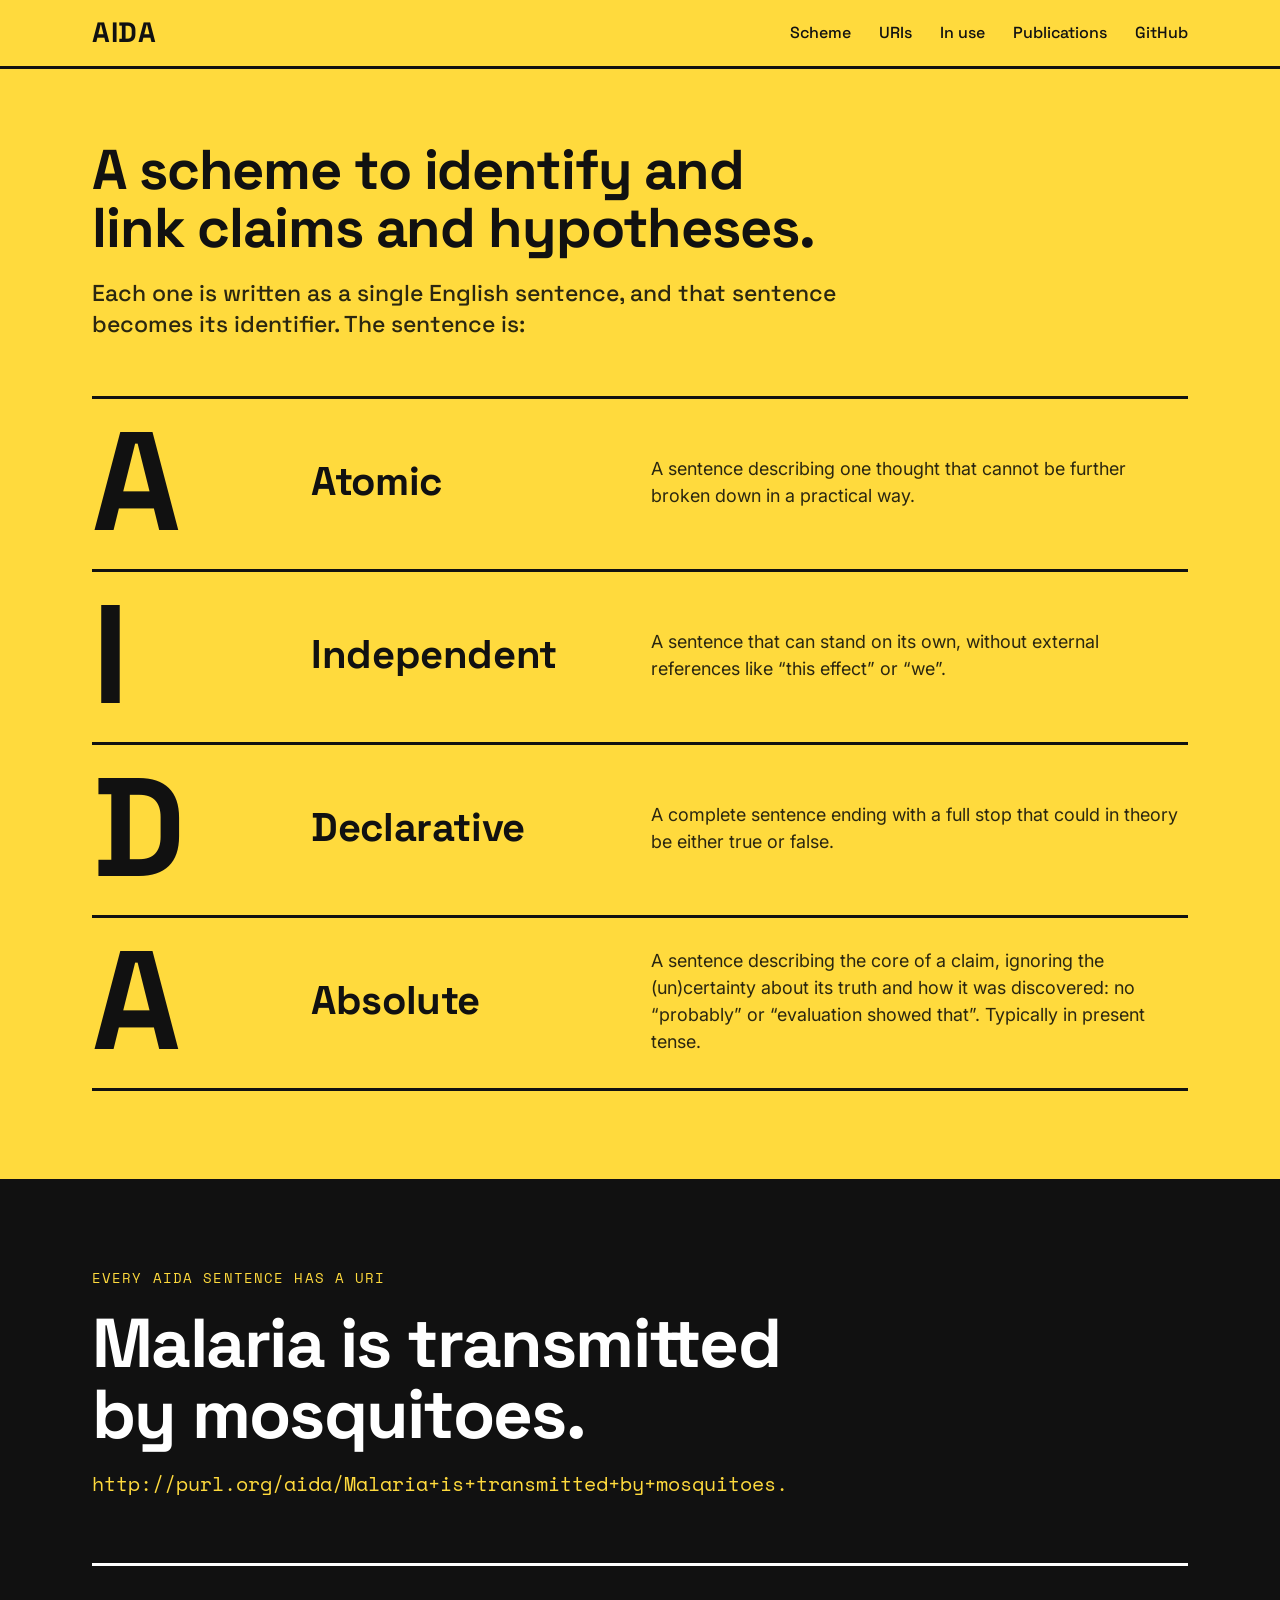
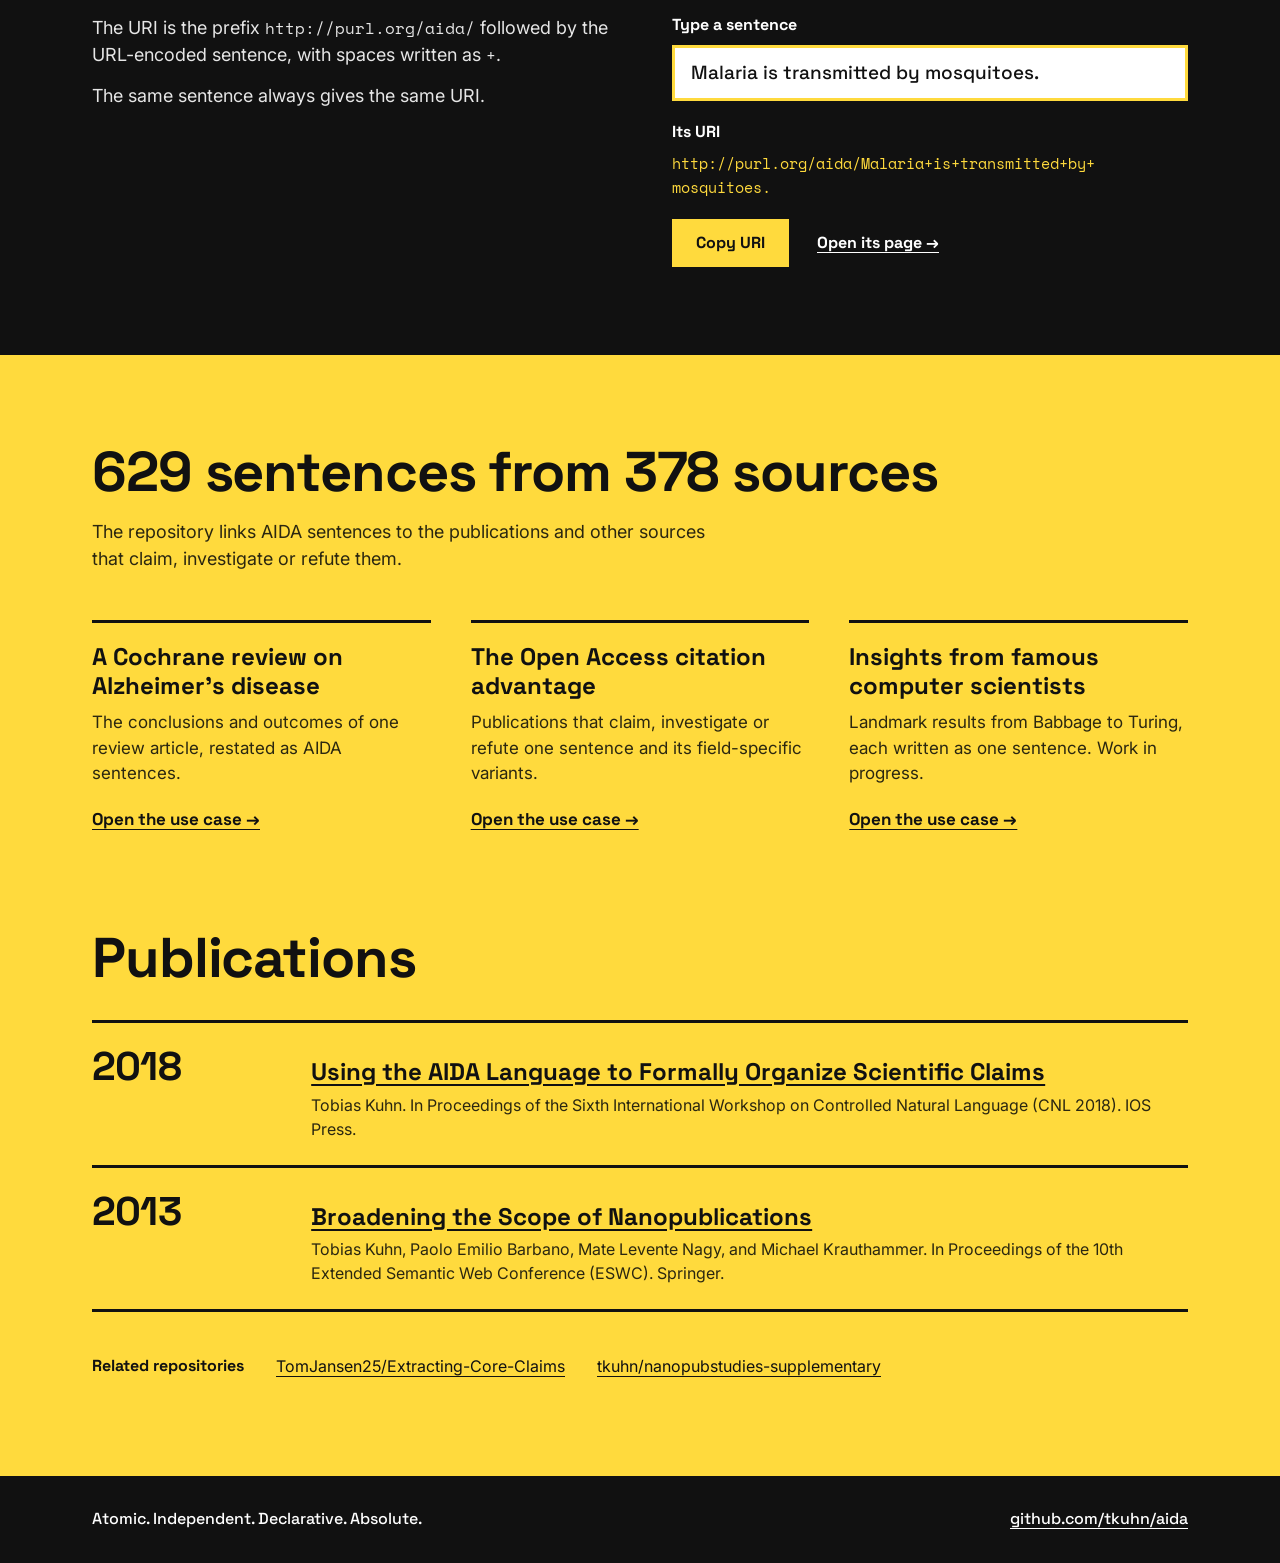
==== docs/index.html @ 1eb275e9 "Add website Landing page, sentence page for AIDA URIs to forward to, and use case pages, to be serve" ====
<!doctype html>
<html lang="en">
<head>
<meta charset="utf-8">
<meta name="viewport" content="width=device-width, initial-scale=1">
<title>AIDA: a scheme to identify and link claims and hypotheses</title>
<meta name="description" content="AIDA is a scheme to identify and link claims and hypotheses. Each one is written as a single Atomic, Independent, Declarative and Absolute English sentence, and that sentence becomes its URI.">
<meta property="og:title" content="AIDA: a scheme to identify and link claims and hypotheses">
<meta property="og:description" content="Each claim or hypothesis is written as a single Atomic, Independent, Declarative and Absolute English sentence, and that sentence becomes its URI.">
<meta property="og:type" content="website">
<link rel="icon" href="favicon.svg" type="image/svg+xml">
<link rel="preconnect" href="https://fonts.googleapis.com">
<link rel="preconnect" href="https://fonts.gstatic.com" crossorigin>
<link rel="stylesheet" href="https://fonts.googleapis.com/css2?family=Inter:wght@400;500;600&family=Space+Grotesk:wght@500;700&family=Space+Mono:wght@400;700&display=swap">
<link rel="stylesheet" href="style.css">
</head>
<body>

<a class="skip" href="#main">Skip to content</a>

<header class="site-header">
  <div class="wrap">
    <a class="wordmark" href="./">AIDA</a>
    <nav class="site-nav" aria-label="Main">
      <a href="#scheme">Scheme</a>
      <a href="#uris">URIs</a>
      <a href="#use">In use</a>
      <a href="#publications">Publications</a>
      <a href="https://github.com/tkuhn/aida">GitHub</a>
    </nav>
  </div>
</header>

<main id="main">

  <section class="wrap hero">
    <h1 class="display">A scheme to identify and link claims and hypotheses.</h1>
    <p class="lead">Each one is written as a single English sentence, and that sentence becomes its identifier. The sentence is:</p>
  </section>

  <section class="wrap properties" id="scheme">
    <ol>
      <li>
        <span class="letter" aria-hidden="true">A</span>
        <h2>Atomic</h2>
        <p>A sentence describing one thought that cannot be further broken down in a practical way.</p>
      </li>
      <li>
        <span class="letter" aria-hidden="true">I</span>
        <h2>Independent</h2>
        <p>A sentence that can stand on its own, without external references like “this effect” or “we”.</p>
      </li>
      <li>
        <span class="letter" aria-hidden="true">D</span>
        <h2>Declarative</h2>
        <p>A complete sentence ending with a full stop that could in theory be either true or false.</p>
      </li>
      <li>
        <span class="letter" aria-hidden="true">A</span>
        <h2>Absolute</h2>
        <p>A sentence describing the core of a claim, ignoring the (un)certainty about its truth and how it was discovered: no “probably” or “evaluation showed that”. Typically in present tense.</p>
      </li>
    </ol>
  </section>

  <section class="band" id="uris">
    <div class="wrap">
      <div class="example">
        <h2 class="eyebrow">Every AIDA sentence has a URI</h2>
        <p class="example-sentence">Malaria is transmitted by mosquitoes.</p>
        <p class="uri">http://purl.org/aida/Malaria+<wbr>is+<wbr>transmitted+<wbr>by+<wbr>mosquitoes.</p>
      </div>
      <div class="converter" data-converter>
        <div class="converter-text">
          <p>The URI is the prefix <code>http://purl.org/aida/</code> followed by the URL-encoded sentence, with spaces written as <code>+</code>.</p>
          <p>The same sentence always gives the same URI.</p>
        </div>
        <div class="converter-form">
          <div class="field">
            <label class="field-label" for="sentence">Type a sentence</label>
            <input id="sentence" type="text" value="Malaria is transmitted by mosquitoes." autocomplete="off" autocapitalize="sentences" spellcheck="false" data-sentence-input>
          </div>
          <div class="field">
            <span class="field-label">Its URI</span>
            <code class="uri" data-uri-output>http://purl.org/aida/Malaria+is+transmitted+by+mosquitoes.</code>
          </div>
          <div class="actions">
            <button type="button" class="button" data-copy>Copy URI</button>
            <a href="s/?Malaria+is+transmitted+by+mosquitoes." data-open>Open its page →</a>
            <span class="visually-hidden" role="status" data-status></span>
          </div>
        </div>
      </div>
    </div>
  </section>

  <section class="wrap section" id="use">
    <div class="section-head">
      <h2 class="display">629 sentences from 378 sources</h2>
      <p>The repository links AIDA sentences to the publications and other sources that claim, investigate or refute them.</p>
    </div>
    <div class="columns">
      <div class="column">
        <h3>A Cochrane review on Alzheimer’s disease</h3>
        <p>The conclusions and outcomes of one review article, restated as AIDA sentences.</p>
        <a class="more" href="usecases/alzheimers/">Open the use case →</a>
      </div>
      <div class="column">
        <h3>The Open Access citation advantage</h3>
        <p>Publications that claim, investigate or refute one sentence and its field-specific variants.</p>
        <a class="more" href="usecases/openaccess/">Open the use case →</a>
      </div>
      <div class="column">
        <h3>Insights from famous computer scientists</h3>
        <p>Landmark results from Babbage to Turing, each written as one sentence. Work in progress.</p>
        <a class="more" href="usecases/famous-cs/">Open the use case →</a>
      </div>
    </div>
  </section>

  <section class="wrap section publications" id="publications">
    <h2 class="display">Publications</h2>
    <ol class="rows">
      <li>
        <span class="year">2018</span>
        <div class="pub">
          <a href="https://doi.org/10.3233/978-1-61499-904-1-52">Using the AIDA Language to Formally Organize Scientific Claims</a>
          <p>Tobias Kuhn. In Proceedings of the Sixth International Workshop on Controlled Natural Language (CNL 2018). IOS Press.</p>
        </div>
      </li>
      <li>
        <span class="year">2013</span>
        <div class="pub">
          <a href="http://www.tkuhn.org/pub/kuhn2013eswc.pdf">Broadening the Scope of Nanopublications</a>
          <p>Tobias Kuhn, Paolo Emilio Barbano, Mate Levente Nagy, and Michael Krauthammer. In Proceedings of the 10th Extended Semantic Web Conference (ESWC). Springer.</p>
        </div>
      </li>
    </ol>
    <p class="related">
      <strong>Related repositories</strong>
      <a href="https://github.com/TomJansen25/Extracting-Core-Claims">TomJansen25/Extracting-Core-Claims</a>
      <a href="https://github.com/tkuhn/nanopubstudies-supplementary">tkuhn/nanopubstudies-supplementary</a>
    </p>
  </section>

</main>

<footer class="site-footer">
  <div class="wrap">
    <span>Atomic. Independent. Declarative. Absolute.</span>
    <a href="https://github.com/tkuhn/aida">github.com/tkuhn/aida</a>
  </div>
</footer>

<script src="aida.js" defer></script>
</body>
</html>
---- docs/style.css ----
/* AIDA website: yellow ground, black ink, 3px rules. */

:root {
  --ground: #FFDA3D;
  --ink: #111111;
  --ink-soft: #2B2710;
  --paper: #FFFFFF;
  --on-ink-soft: #E6E6E6;
  --rule: 3px solid var(--ink);
  --display: 'Space Grotesk', system-ui, -apple-system, 'Segoe UI', sans-serif;
  --text: Inter, system-ui, -apple-system, 'Segoe UI', sans-serif;
  --mono: 'Space Mono', ui-monospace, SFMono-Regular, Menlo, Consolas, monospace;
  --gutter: 32px;
  color-scheme: light;
}

*, *::before, *::after { box-sizing: border-box; }

[hidden] { display: none !important; }

html { -webkit-text-size-adjust: 100%; scroll-padding-top: 16px; }

@media (prefers-reduced-motion: no-preference) {
  html { scroll-behavior: smooth; }
}

body {
  margin: 0;
  min-height: 100vh;
  display: flex;
  flex-direction: column;
  background: var(--ground);
  color: var(--ink);
  font-family: var(--text);
  font-size: 17px;
  line-height: 1.5;
}

main { flex: 1; }

h1, h2, h3, p, ol, ul { margin: 0; }
ol, ul { padding: 0; list-style: none; }

a { color: inherit; text-underline-offset: 4px; }
a:hover { text-decoration-line: underline; text-decoration-thickness: 3px; }

:focus-visible { outline: 3px solid var(--ink); outline-offset: 3px; }
.band :focus-visible, .site-footer :focus-visible { outline-color: var(--paper); }

.wrap { max-width: 1160px; margin-inline: auto; padding-inline: var(--gutter); }

.visually-hidden {
  position: absolute;
  width: 1px;
  height: 1px;
  overflow: hidden;
  clip-path: inset(50%);
  white-space: nowrap;
}

.skip { position: absolute; left: -9999px; top: 0; padding: 12px 16px; background: var(--ink); color: var(--paper); }
.skip:focus { left: 0; z-index: 1; }

.display {
  font: 700 clamp(32px, 4.4vw, 56px)/1.05 var(--display);
  letter-spacing: -0.02em;
  text-wrap: balance;
}

.eyebrow {
  font: 400 14px/1.5 var(--mono);
  letter-spacing: 0.08em;
  text-transform: uppercase;
}

.uri { font-family: var(--mono); overflow-wrap: anywhere; }

.button {
  min-height: 48px;
  padding: 0 24px;
  border: 0;
  border-radius: 0;
  background: var(--ground);
  color: var(--ink);
  font: 700 16px/1 var(--display);
  cursor: pointer;
}
.button:hover { background: var(--paper); }


/* Header and footer */

.site-header { border-bottom: var(--rule); }
.site-header .wrap {
  display: flex;
  flex-wrap: wrap;
  align-items: center;
  justify-content: space-between;
  gap: 0 32px;
  padding-block: 10px;
}
.wordmark {
  padding: 6px 0;
  font: 700 28px/1.2 var(--display);
  letter-spacing: 0.02em;
  text-decoration: none;
}
.site-nav { display: flex; flex-wrap: wrap; gap: 0 28px; font: 500 16px/1.4 var(--display); }
.site-nav a { padding: 11px 0; text-decoration: none; }

.site-footer { background: var(--ink); color: var(--paper); }
.site-footer .wrap {
  display: flex;
  flex-wrap: wrap;
  align-items: center;
  justify-content: space-between;
  gap: 0 32px;
  padding-block: 20px;
  font: 500 16px/1.4 var(--display);
}
.site-footer span, .site-footer a { padding: 12px 0; }


/* Landing page: headline and the four properties */

.hero { padding-top: 72px; display: flex; flex-direction: column; gap: 20px; }
.hero h1 { max-width: 940px; }
.lead {
  max-width: 760px;
  font: 500 clamp(18px, 1.8vw, 23px)/1.35 var(--display);
  color: var(--ink-soft);
  text-wrap: pretty;
}

.properties { padding-top: 56px; padding-bottom: 88px; }
.properties ol { border-top: var(--rule); }
.properties li {
  display: flex;
  flex-wrap: wrap;
  align-items: center;
  gap: 8px 40px;
  padding: 20px 0 24px;
  border-bottom: var(--rule);
}
.letter {
  flex: 0 0 clamp(96px, 14vw, 180px);
  font: 700 clamp(88px, 11vw, 140px)/0.9 var(--display);
  letter-spacing: -0.04em;
}
.properties h2 {
  flex: 0 1 300px;
  font: 700 clamp(28px, 3.2vw, 40px)/1.1 var(--display);
  letter-spacing: -0.01em;
}
.properties p { flex: 1 1 360px; font-size: 18px; color: var(--ink-soft); }


/* Black band: example sentence and the sentence-to-URI converter */

.band { background: var(--ink); color: var(--paper); }
.band .wrap { padding-block: 88px; display: flex; flex-direction: column; gap: 64px; }
.band .eyebrow, .band .uri { color: var(--ground); }

.example { display: flex; flex-direction: column; gap: 20px; }
.example-sentence {
  font: 700 clamp(36px, 5.4vw, 72px)/1.02 var(--display);
  letter-spacing: -0.025em;
  text-wrap: balance;
}
.example .uri { font-size: clamp(14px, 1.6vw, 20px); line-height: 1.5; }

.converter {
  display: grid;
  grid-template-columns: repeat(auto-fit, minmax(min(420px, 100%), 1fr));
  gap: 40px 64px;
  align-items: start;
  padding-top: 48px;
  border-top: 3px solid var(--paper);
}
.converter-text { display: flex; flex-direction: column; gap: 14px; font-size: 18px; color: var(--on-ink-soft); }
.converter-text code { font-family: var(--mono); font-size: 16px; overflow-wrap: anywhere; }
.converter-form { display: flex; flex-direction: column; gap: 20px; min-width: 0; }
.field { display: flex; flex-direction: column; gap: 8px; }
.field-label { font: 700 16px/1.4 var(--display); }
.converter input {
  width: 100%;
  height: 56px;
  padding: 0 16px;
  border: 3px solid var(--ground);
  border-radius: 0;
  background: var(--paper);
  color: var(--ink);
  font: 500 19px/1.2 var(--display);
}
.converter .uri { font-size: 15px; line-height: 1.6; }
.actions { display: flex; flex-wrap: wrap; align-items: center; gap: 8px 28px; }
.actions a { display: inline-flex; align-items: center; min-height: 48px; font: 700 16px/1.2 var(--display); }


/* Landing page: use cases and publications */

.section { padding-top: 88px; display: flex; flex-direction: column; gap: 48px; }
.section:last-child { padding-bottom: 88px; }
.section-head { display: flex; flex-direction: column; gap: 16px; }
.section-head p { max-width: 640px; font-size: 18px; color: var(--ink-soft); }

.columns {
  display: grid;
  grid-template-columns: repeat(auto-fit, minmax(min(300px, 100%), 1fr));
  gap: 40px;
  align-items: start;
}
.column { display: flex; flex-direction: column; gap: 10px; padding-top: 20px; border-top: var(--rule); min-width: 0; }
.column h3 { font: 700 24px/1.2 var(--display); }
.column p { color: var(--ink-soft); }
.more { display: inline-flex; align-items: center; align-self: flex-start; min-height: 44px; font: 700 17px/1.2 var(--display); }

.publications { gap: 32px; }
.rows { border-top: var(--rule); }
.rows > li {
  display: flex;
  flex-wrap: wrap;
  align-items: baseline;
  gap: 8px 40px;
  padding: 24px 0;
  border-bottom: var(--rule);
}
.year, .key {
  flex: 0 0 auto;
  min-width: clamp(96px, 14vw, 180px);
  font: 700 40px/1 var(--display);
  letter-spacing: -0.02em;
  white-space: nowrap;
}
.pub { flex: 1 1 420px; min-width: 0; display: flex; flex-direction: column; gap: 6px; }
.pub a { font: 700 24px/1.2 var(--display); }
.pub p { font-size: 16px; color: var(--ink-soft); }
.related { display: flex; flex-wrap: wrap; align-items: center; gap: 0 32px; font-size: 16px; }
.related strong { padding: 10px 0; font: 700 16px/1.4 var(--display); }
.related a { display: inline-flex; align-items: center; min-height: 44px; overflow-wrap: anywhere; }


/* Sentence page */

.sentence-head { padding-top: 56px; padding-bottom: 48px; display: flex; flex-direction: column; gap: 16px; }
.sentence {
  font: 700 clamp(30px, 4.6vw, 60px)/1.04 var(--display);
  letter-spacing: -0.025em;
  text-wrap: pretty;
  overflow-wrap: break-word;
}
.sentence[data-size="m"] { font-size: clamp(26px, 3.4vw, 44px); line-height: 1.08; letter-spacing: -0.02em; }
.sentence[data-size="l"] { font-size: clamp(22px, 2.6vw, 34px); line-height: 1.14; letter-spacing: -0.015em; }

.band.compact .wrap { padding-block: 36px; gap: 20px; }
.uri-row { display: flex; flex-wrap: wrap; align-items: center; gap: 16px 32px; }
.uri-row .uri { flex: 1 1 420px; min-width: 0; font-size: 16px; line-height: 1.6; }
.about { max-width: 900px; color: var(--on-ink-soft); text-wrap: pretty; }
.about a { color: var(--paper); overflow-wrap: anywhere; }

.sources { padding-top: 56px; padding-bottom: 72px; display: flex; flex-direction: column; gap: 28px; }
.sources h2 { font: 700 32px/1.1 var(--display); letter-spacing: -0.015em; }
.sources .column { gap: 4px; padding-top: 16px; }
.sources h3 { display: flex; align-items: baseline; gap: 12px; margin-bottom: 8px; font: 700 22px/1.2 var(--display); }
.sources .count { font-size: 56px; line-height: 1; letter-spacing: -0.03em; }
.sources li a, .sources li span {
  display: block;
  padding: 5px 0;
  font-size: 15px;
  line-height: 1.45;
  text-underline-offset: 3px;
  overflow-wrap: anywhere;
}


/* Use case pages (generated by scripts/make-site-usecases.py) */

.usecase-head { padding-top: 56px; padding-bottom: 56px; display: flex; flex-direction: column; gap: 16px; }

.sentence-link { text-decoration: none; }

.citation { max-width: 900px; font: 500 clamp(18px, 1.8vw, 22px)/1.4 var(--display); }

.example-sentence.long { font-size: clamp(28px, 3.8vw, 48px); line-height: 1.06; }

.block { padding-top: 64px; display: flex; flex-direction: column; gap: 28px; }
.usecase-head + .block { padding-top: 8px; }
.block > h2, .section > h2:not(.display) { font: 700 32px/1.1 var(--display); letter-spacing: -0.015em; }
.block > .counted { display: flex; align-items: baseline; gap: 14px; }
.counted .count { font-size: 72px; line-height: 0.9; letter-spacing: -0.03em; }
.block-intro { max-width: 640px; font-size: 18px; color: var(--ink-soft); }
.group { display: flex; flex-direction: column; gap: 20px; }
.group + .group { margin-top: 28px; }
.group > h3 { font: 700 24px/1.2 var(--display); }

.key small { display: block; margin-top: 8px; font: 400 13px/1.4 var(--mono); letter-spacing: 0; }
.statement { flex: 1 1 420px; min-width: 0; font: 500 21px/1.3 var(--display); }
.rows.large .statement { font: 700 clamp(21px, 2.3vw, 27px)/1.2 var(--display); letter-spacing: -0.01em; }

.pattern { display: flex; flex-direction: column; gap: 10px; margin-top: 20px; }
.pattern p:last-child { max-width: 900px; font: 500 21px/1.45 var(--display); }
.slot {
  padding: 2px 8px;
  background: var(--ink);
  color: var(--ground);
  font: 400 0.8em/1 var(--mono);
  white-space: nowrap;
}
.band .pattern { margin-top: 0; padding-top: 48px; border-top: 3px solid var(--paper); }
.band .slot { background: var(--ground); color: var(--ink); }

.chips {
  display: grid;
  grid-template-columns: repeat(auto-fill, minmax(min(230px, 100%), 1fr));
  gap: 0 32px;
  padding-top: 8px;
  border-top: var(--rule);
}
.chips a { display: flex; align-items: baseline; gap: 12px; padding: 10px 0; font: 500 18px/1.3 var(--display); }
.num { flex: 0 0 26px; font: 400 13px/1.4 var(--mono); color: var(--ink-soft); }

.pubs {
  display: grid;
  grid-template-columns: repeat(auto-fill, minmax(min(300px, 100%), 1fr));
  gap: 24px 40px;
  padding-top: 24px;
  border-top: var(--rule);
}
.pubs li { display: flex; flex-direction: column; align-items: flex-start; gap: 2px; min-width: 0; }
.pubs .sentence-link { font: 700 18px/1.3 var(--display); }
.source { font: 400 13px/1.5 var(--mono); text-underline-offset: 3px; overflow-wrap: anywhere; }

.people .key {
  flex: 0 0 clamp(200px, 26vw, 300px);
  min-width: 0;
  display: flex;
  flex-direction: column;
  gap: 6px;
  white-space: normal;
}
.person { font: 700 24px/1.2 var(--display); letter-spacing: -0.01em; }
.years { font: 400 14px/1.4 var(--mono); letter-spacing: 0; }
.statements { flex: 1 1 420px; min-width: 0; display: flex; flex-direction: column; gap: 16px; }
.statements li { font: 500 21px/1.3 var(--display); }
.note { display: block; margin-top: 4px; font: 400 15px/1.4 var(--text); color: var(--ink-soft); }

.notes { gap: 12px; font-size: 16px; color: var(--ink-soft); overflow-wrap: anywhere; }
.notes > h2 { font-size: 24px; color: var(--ink); }
.notes > h2:not(:first-child) { margin-top: 20px; }
.notes ul { display: flex; flex-direction: column; gap: 8px; }
.generated { font-size: 16px; color: var(--ink-soft); }


@media (max-width: 600px) {
  :root { --gutter: 20px; }
  .usecase-head { padding-top: 40px; padding-bottom: 40px; }
  .block { padding-top: 48px; }
  .hero { padding-top: 48px; }
  .properties { padding-top: 40px; padding-bottom: 64px; }
  .properties li { gap: 8px 24px; }
  .band .wrap { padding-block: 64px; gap: 48px; }
  .section { padding-top: 64px; }
  .section:last-child { padding-bottom: 64px; }
  .sentence-head { padding-top: 40px; padding-bottom: 36px; }
}
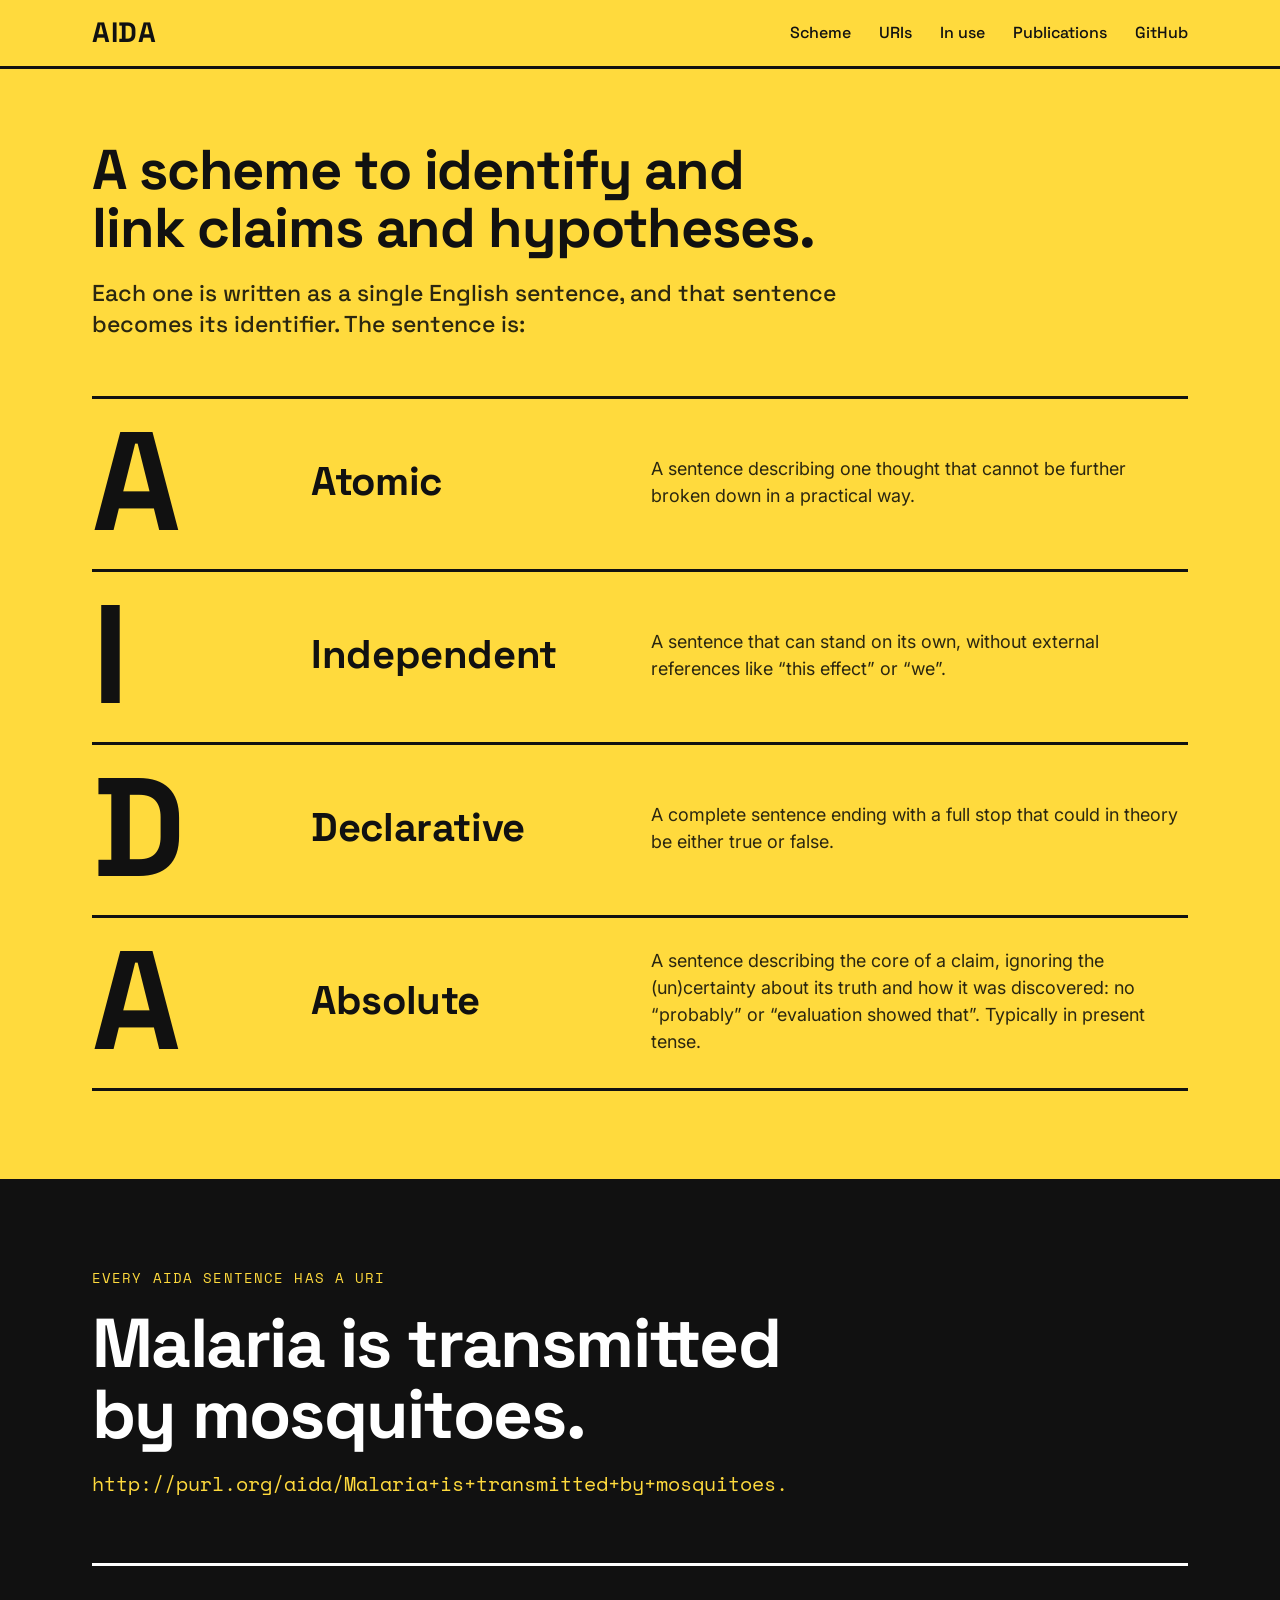
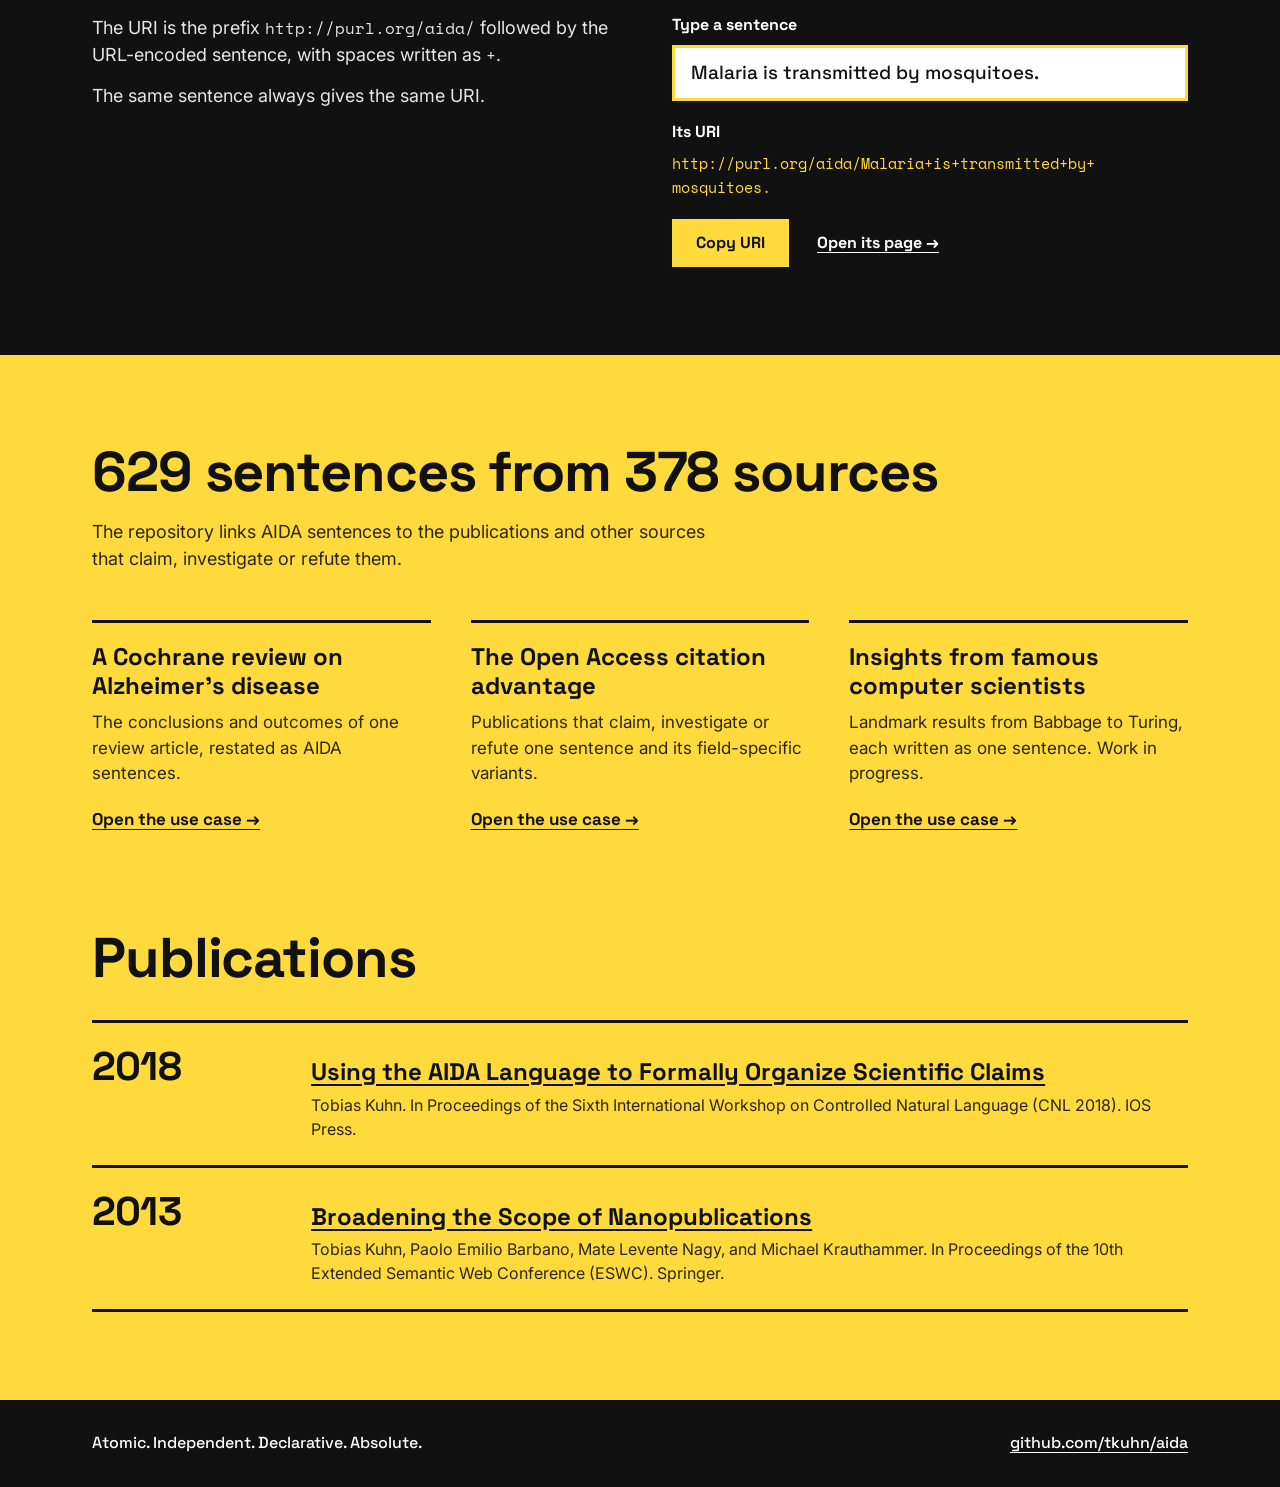
==== commit 1a05bc0c: "Remove related repositories from landing page Co-Authored-By: Claude Fable 5.2 <noreply@anthropic.co" ====
--- a/docs/index.html
+++ b/docs/index.html
@@ -136,11 +136,6 @@
         </div>
       </li>
     </ol>
-    <p class="related">
-      <strong>Related repositories</strong>
-      <a href="https://github.com/TomJansen25/Extracting-Core-Claims">TomJansen25/Extracting-Core-Claims</a>
-      <a href="https://github.com/tkuhn/nanopubstudies-supplementary">tkuhn/nanopubstudies-supplementary</a>
-    </p>
   </section>
 
 </main>
--- a/docs/style.css
+++ b/docs/style.css
@@ -235,9 +235,6 @@
 .pub { flex: 1 1 420px; min-width: 0; display: flex; flex-direction: column; gap: 6px; }
 .pub a { font: 700 24px/1.2 var(--display); }
 .pub p { font-size: 16px; color: var(--ink-soft); }
-.related { display: flex; flex-wrap: wrap; align-items: center; gap: 0 32px; font-size: 16px; }
-.related strong { padding: 10px 0; font: 700 16px/1.4 var(--display); }
-.related a { display: inline-flex; align-items: center; min-height: 44px; overflow-wrap: anywhere; }
 
 
 /* Sentence page */
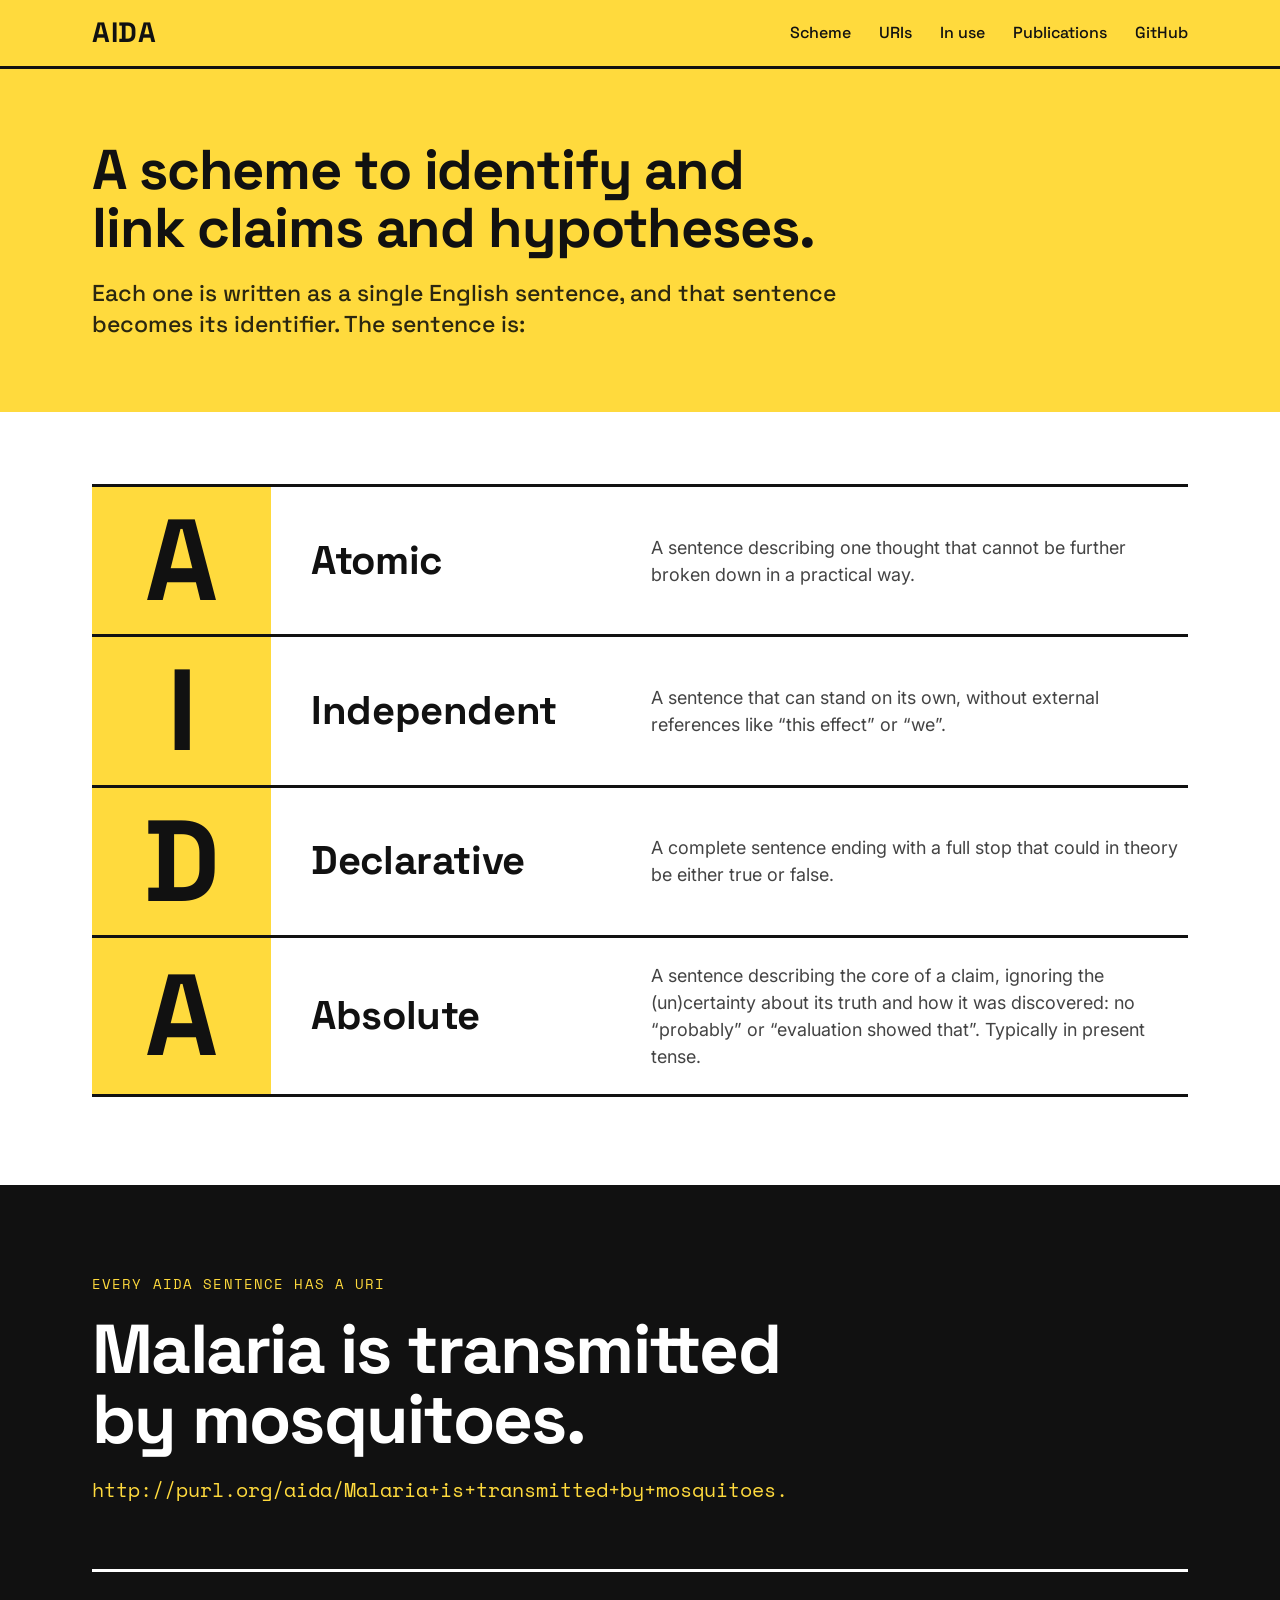
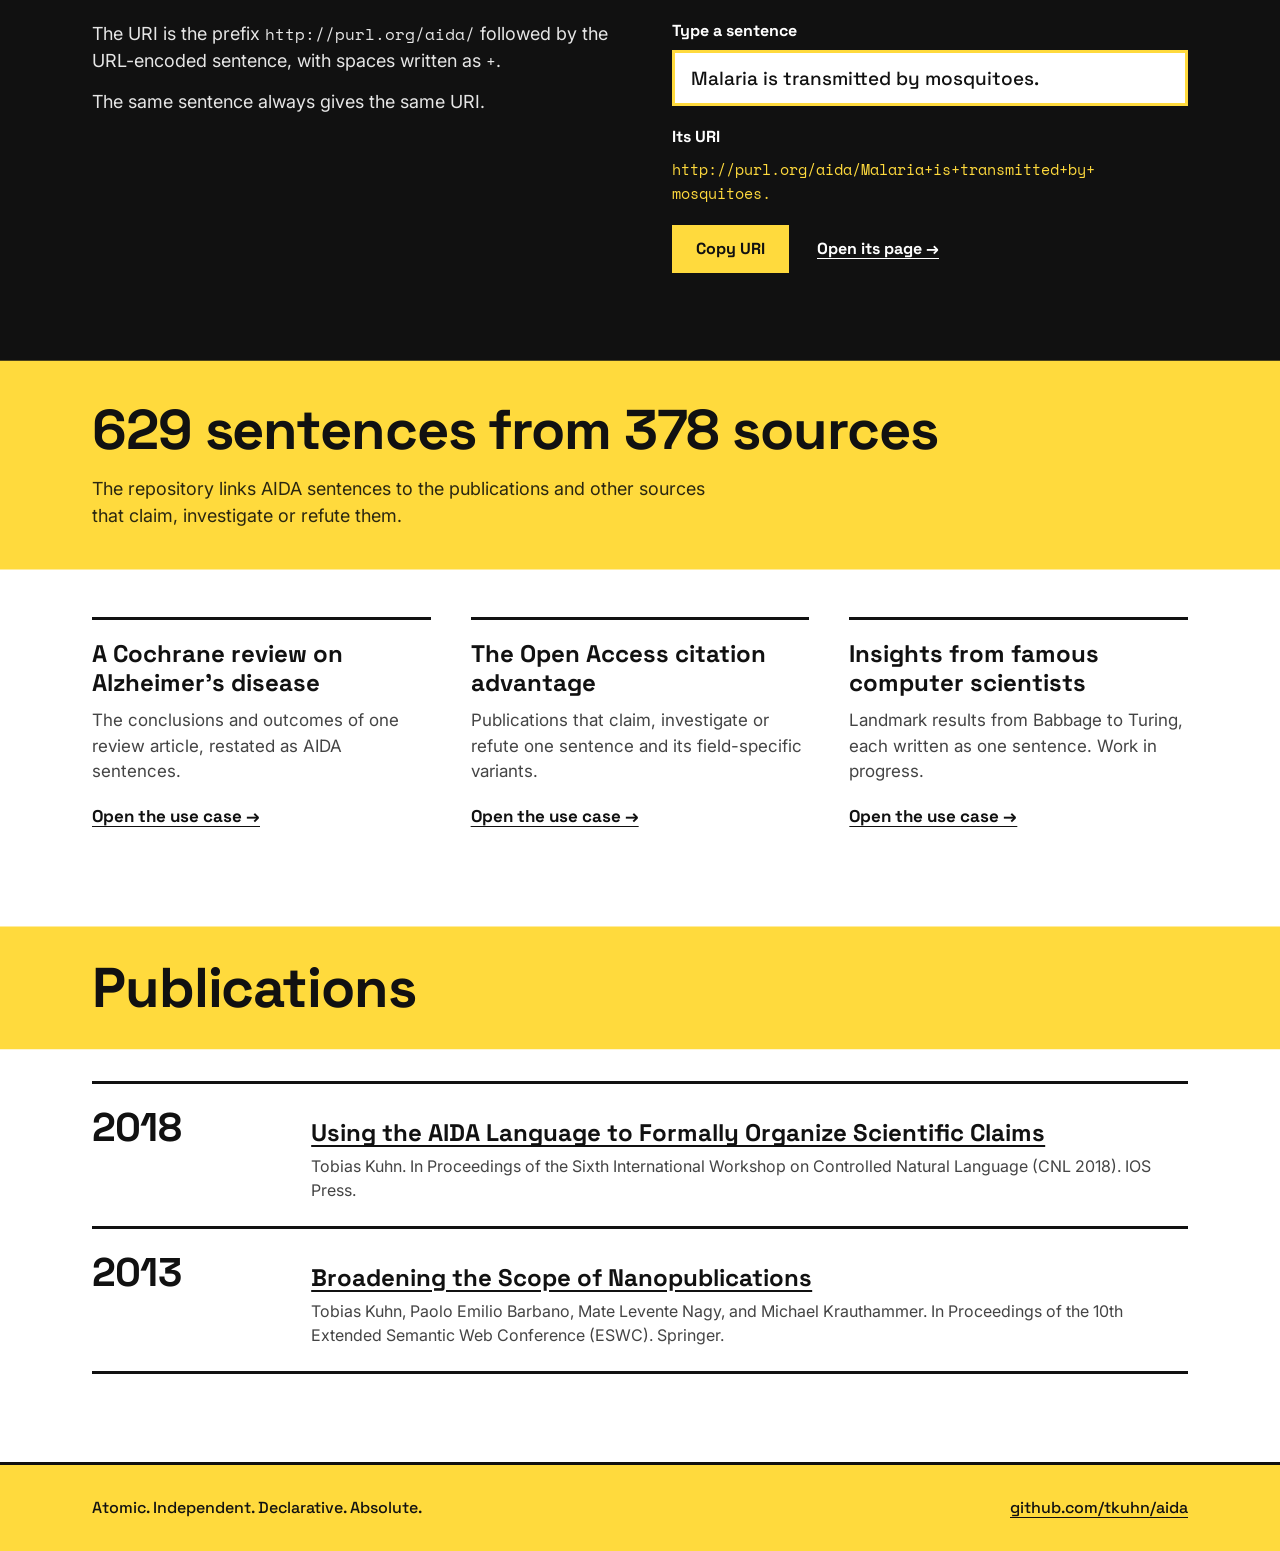
==== commit b1e017da: "Use white page background with yellow for structure Running text now sits on white. Yellow marks the" ====
--- a/docs/index.html
+++ b/docs/index.html
@@ -33,9 +33,11 @@
 
 <main id="main">
 
-  <section class="wrap hero">
-    <h1 class="display">A scheme to identify and link claims and hypotheses.</h1>
-    <p class="lead">Each one is written as a single English sentence, and that sentence becomes its identifier. The sentence is:</p>
+  <section class="page-head">
+    <div class="wrap hero">
+      <h1 class="display">A scheme to identify and link claims and hypotheses.</h1>
+      <p class="lead">Each one is written as a single English sentence, and that sentence becomes its identifier. The sentence is:</p>
+    </div>
   </section>
 
   <section class="wrap properties" id="scheme">
--- a/docs/style.css
+++ b/docs/style.css
@@ -1,9 +1,13 @@
-/* AIDA website: yellow ground, black ink, 3px rules. */
+/* AIDA website: white page, black ink, 3px rules. Yellow carries the
+   structure: the header and title of each page, a strip behind every section
+   heading, the column of the four letters, the footer, and the accents on the
+   black bands. Running text sits on white. */
 
 :root {
-  --ground: #FFDA3D;
+  --yellow: #FFDA3D;
   --ink: #111111;
-  --ink-soft: #2B2710;
+  --ink-soft: #444444;
+  --ink-soft-on-yellow: #2B2710;
   --paper: #FFFFFF;
   --on-ink-soft: #E6E6E6;
   --rule: 3px solid var(--ink);
@@ -29,7 +33,7 @@
   min-height: 100vh;
   display: flex;
   flex-direction: column;
-  background: var(--ground);
+  background: var(--paper);
   color: var(--ink);
   font-family: var(--text);
   font-size: 17px;
@@ -43,9 +47,11 @@
 
 a { color: inherit; text-underline-offset: 4px; }
 a:hover { text-decoration-line: underline; text-decoration-thickness: 3px; }
+main a:hover { background-color: var(--yellow); }
+.band a:hover { background-color: transparent; }
 
 :focus-visible { outline: 3px solid var(--ink); outline-offset: 3px; }
-.band :focus-visible, .site-footer :focus-visible { outline-color: var(--paper); }
+.band :focus-visible { outline-color: var(--paper); }
 
 .wrap { max-width: 1160px; margin-inline: auto; padding-inline: var(--gutter); }
 
@@ -80,7 +86,7 @@
   padding: 0 24px;
   border: 0;
   border-radius: 0;
-  background: var(--ground);
+  background: var(--yellow);
   color: var(--ink);
   font: 700 16px/1 var(--display);
   cursor: pointer;
@@ -90,7 +96,7 @@
 
 /* Header and footer */
 
-.site-header { border-bottom: var(--rule); }
+.site-header { background: var(--yellow); border-bottom: var(--rule); }
 .site-header .wrap {
   display: flex;
   flex-wrap: wrap;
@@ -108,7 +114,7 @@
 .site-nav { display: flex; flex-wrap: wrap; gap: 0 28px; font: 500 16px/1.4 var(--display); }
 .site-nav a { padding: 11px 0; text-decoration: none; }
 
-.site-footer { background: var(--ink); color: var(--paper); }
+.site-footer { background: var(--yellow); border-top: var(--rule); }
 .site-footer .wrap {
   display: flex;
   flex-wrap: wrap;
@@ -121,9 +127,33 @@
 .site-footer span, .site-footer a { padding: 12px 0; }
 
 
+/* The title area of every page continues the yellow of the header. */
+
+.page-head { background: var(--yellow); --ink-soft: var(--ink-soft-on-yellow); }
+
+/* Section headings sit on a yellow strip that runs the full width of the
+   page: the shadow paints it beyond the content column, and the clip-path
+   trims the shadow to the height of the heading. */
+.section-head,
+.section > h2,
+.block:not(.notes) > h2,
+.sources > h2 {
+  padding-block: 24px;
+  background: var(--yellow);
+  box-shadow: 0 0 0 100vmax var(--yellow);
+  clip-path: inset(0 -100vmax);
+  --ink-soft: var(--ink-soft-on-yellow);
+}
+.section-head { padding-block: 40px; }
+.section > h2.display { padding-block: 32px; }
+
+/* A section that follows a black band starts with its strip right away. */
+.band + .section, .band + .block, .band + .sources { padding-top: 0; }
+
+
 /* Landing page: headline and the four properties */
 
-.hero { padding-top: 72px; display: flex; flex-direction: column; gap: 20px; }
+.hero { padding-top: 72px; padding-bottom: 72px; display: flex; flex-direction: column; gap: 20px; }
 .hero h1 { max-width: 940px; }
 .lead {
   max-width: 760px;
@@ -132,34 +162,43 @@
   text-wrap: pretty;
 }
 
-.properties { padding-top: 56px; padding-bottom: 88px; }
+.properties { padding-top: 72px; padding-bottom: 88px; }
 .properties ol { border-top: var(--rule); }
 .properties li {
-  display: flex;
-  flex-wrap: wrap;
+  display: grid;
+  grid-template-columns: clamp(96px, 14vw, 180px) minmax(0, 300px) minmax(0, 1fr);
+  column-gap: 40px;
   align-items: center;
-  gap: 8px 40px;
-  padding: 20px 0 24px;
   border-bottom: var(--rule);
 }
+/* The four letters share one yellow column, crossed by the rules. */
 .letter {
-  flex: 0 0 clamp(96px, 14vw, 180px);
-  font: 700 clamp(88px, 11vw, 140px)/0.9 var(--display);
-  letter-spacing: -0.04em;
+  align-self: stretch;
+  display: grid;
+  place-items: center;
+  padding-block: 16px;
+  background: var(--yellow);
+  font: 700 clamp(64px, 9vw, 120px)/1 var(--display);
 }
 .properties h2 {
-  flex: 0 1 300px;
+  padding-block: 24px;
   font: 700 clamp(28px, 3.2vw, 40px)/1.1 var(--display);
   letter-spacing: -0.01em;
 }
-.properties p { flex: 1 1 360px; font-size: 18px; color: var(--ink-soft); }
+.properties p { padding-block: 24px; font-size: 18px; color: var(--ink-soft); }
+@media (max-width: 900px) {
+  .properties li { grid-template-columns: clamp(84px, 14vw, 180px) minmax(0, 1fr); column-gap: 24px; }
+  .letter { grid-row: span 2; }
+  .properties h2 { align-self: end; padding-block: 20px 0; }
+  .properties p { align-self: start; padding-block: 6px 22px; }
+}
 
 
 /* Black band: example sentence and the sentence-to-URI converter */
 
 .band { background: var(--ink); color: var(--paper); }
 .band .wrap { padding-block: 88px; display: flex; flex-direction: column; gap: 64px; }
-.band .eyebrow, .band .uri { color: var(--ground); }
+.band .eyebrow, .band .uri { color: var(--yellow); }
 
 .example { display: flex; flex-direction: column; gap: 20px; }
 .example-sentence {
@@ -186,7 +225,7 @@
   width: 100%;
   height: 56px;
   padding: 0 16px;
-  border: 3px solid var(--ground);
+  border: 3px solid var(--yellow);
   border-radius: 0;
   background: var(--paper);
   color: var(--ink);
@@ -281,7 +320,6 @@
 .example-sentence.long { font-size: clamp(28px, 3.8vw, 48px); line-height: 1.06; }
 
 .block { padding-top: 64px; display: flex; flex-direction: column; gap: 28px; }
-.usecase-head + .block { padding-top: 8px; }
 .block > h2, .section > h2:not(.display) { font: 700 32px/1.1 var(--display); letter-spacing: -0.015em; }
 .block > .counted { display: flex; align-items: baseline; gap: 14px; }
 .counted .count { font-size: 72px; line-height: 0.9; letter-spacing: -0.03em; }
@@ -299,12 +337,12 @@
 .slot {
   padding: 2px 8px;
   background: var(--ink);
-  color: var(--ground);
+  color: var(--yellow);
   font: 400 0.8em/1 var(--mono);
   white-space: nowrap;
 }
 .band .pattern { margin-top: 0; padding-top: 48px; border-top: 3px solid var(--paper); }
-.band .slot { background: var(--ground); color: var(--ink); }
+.band .slot { background: var(--yellow); color: var(--ink); }
 
 .chips {
   display: grid;
@@ -352,11 +390,13 @@
   :root { --gutter: 20px; }
   .usecase-head { padding-top: 40px; padding-bottom: 40px; }
   .block { padding-top: 48px; }
-  .hero { padding-top: 48px; }
-  .properties { padding-top: 40px; padding-bottom: 64px; }
-  .properties li { gap: 8px 24px; }
+  .hero { padding-top: 48px; padding-bottom: 48px; }
+  .properties { padding-top: 48px; padding-bottom: 64px; }
+  .properties li { column-gap: 20px; }
   .band .wrap { padding-block: 64px; gap: 48px; }
   .section { padding-top: 64px; }
+  .section-head { padding-block: 32px; }
+  .section > h2.display { padding-block: 24px; }
   .section:last-child { padding-bottom: 64px; }
   .sentence-head { padding-top: 40px; padding-bottom: 36px; }
 }
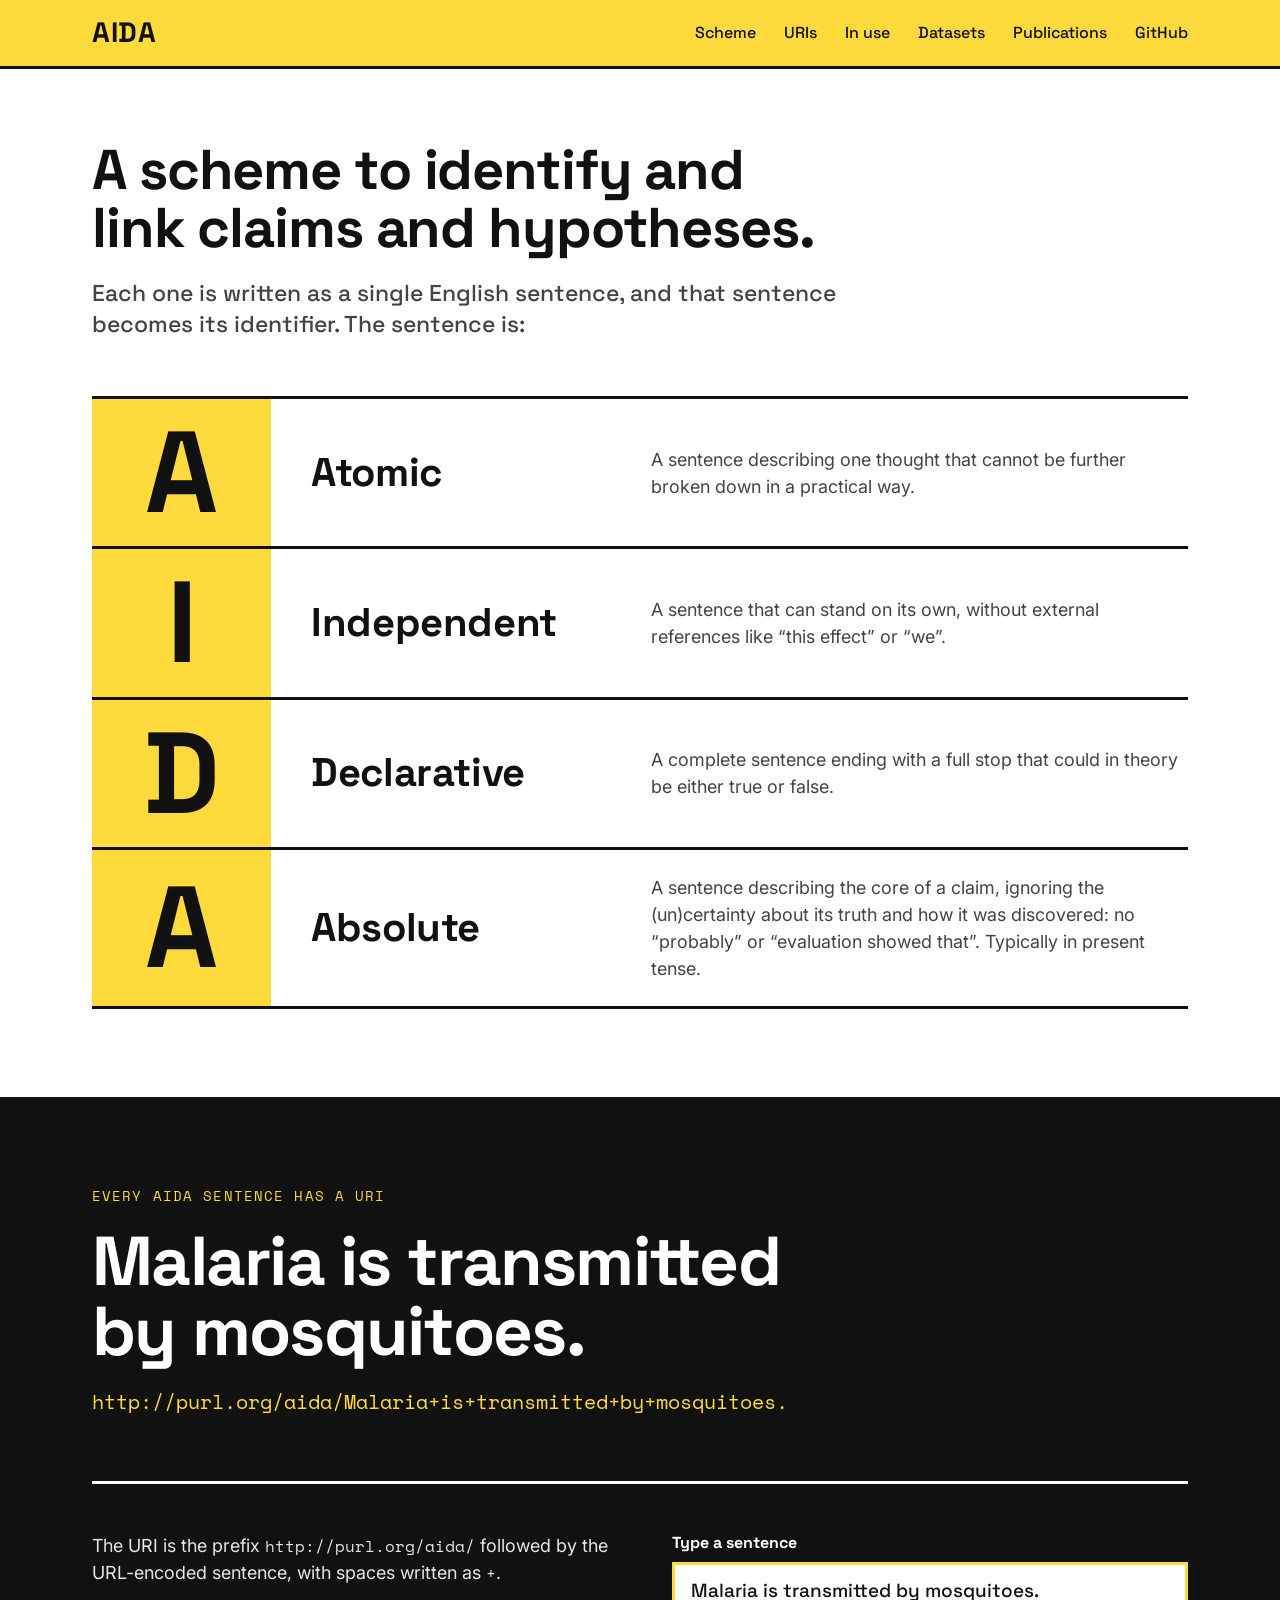
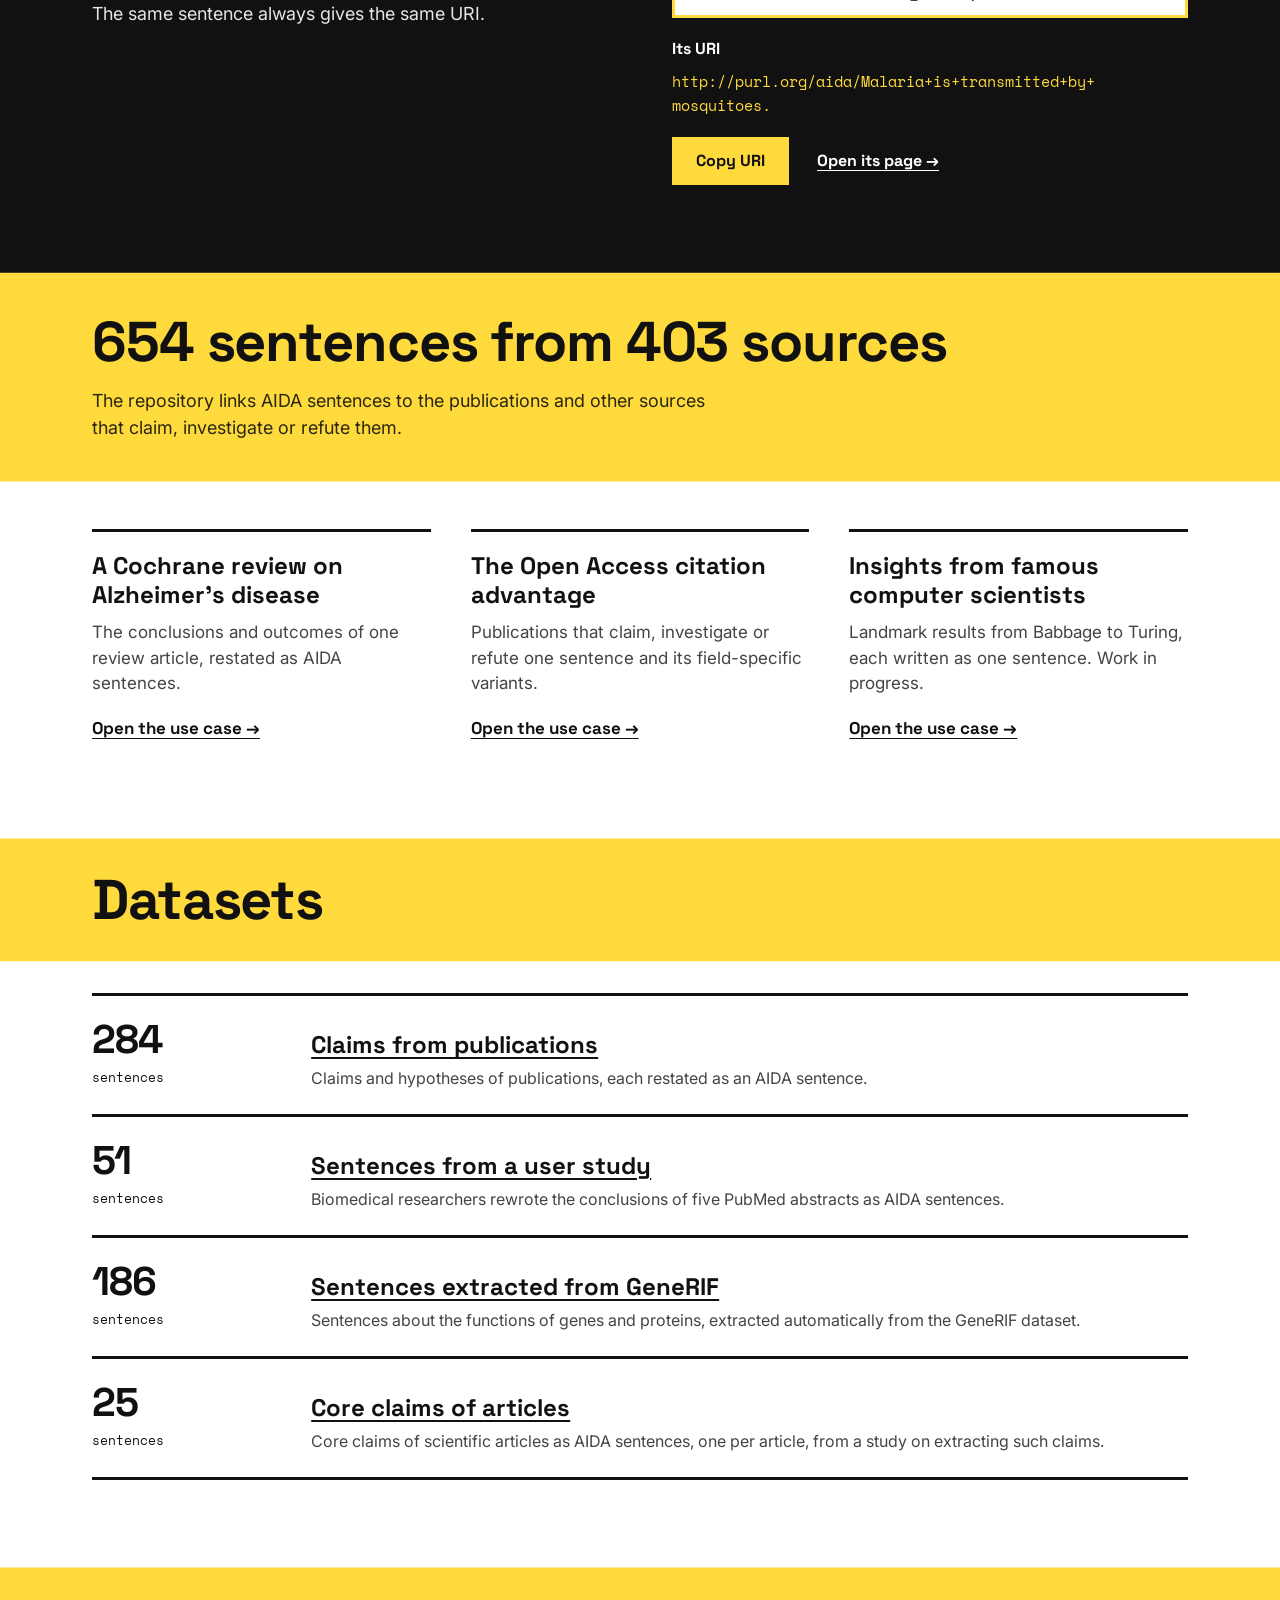
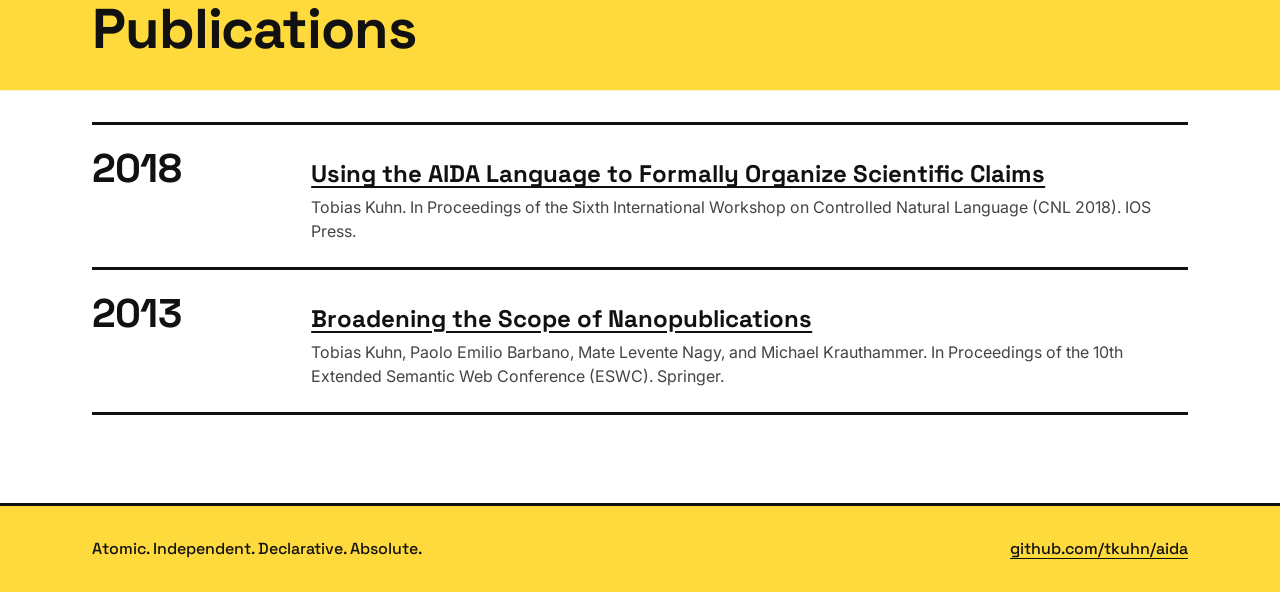
==== commit 95e4c22d: "Add dataset pages to website The tables papers.csv, npuserstudy.csv, npbotstudy.csv and jansenstudy." ====
--- a/docs/index.html
+++ b/docs/index.html
@@ -25,6 +25,7 @@
       <a href="#scheme">Scheme</a>
       <a href="#uris">URIs</a>
       <a href="#use">In use</a>
+      <a href="#datasets">Datasets</a>
       <a href="#publications">Publications</a>
       <a href="https://github.com/tkuhn/aida">GitHub</a>
     </nav>
@@ -33,11 +34,9 @@
 
 <main id="main">
 
-  <section class="page-head">
-    <div class="wrap hero">
-      <h1 class="display">A scheme to identify and link claims and hypotheses.</h1>
-      <p class="lead">Each one is written as a single English sentence, and that sentence becomes its identifier. The sentence is:</p>
-    </div>
+  <section class="wrap hero">
+    <h1 class="display">A scheme to identify and link claims and hypotheses.</h1>
+    <p class="lead">Each one is written as a single English sentence, and that sentence becomes its identifier. The sentence is:</p>
   </section>
 
   <section class="wrap properties" id="scheme">
@@ -98,7 +97,7 @@
 
   <section class="wrap section" id="use">
     <div class="section-head">
-      <h2 class="display">629 sentences from 378 sources</h2>
+      <h2 class="display">654 sentences from 403 sources</h2>
       <p>The repository links AIDA sentences to the publications and other sources that claim, investigate or refute them.</p>
     </div>
     <div class="columns">
@@ -118,6 +117,40 @@
         <a class="more" href="usecases/famous-cs/">Open the use case →</a>
       </div>
     </div>
+  </section>
+
+  <section class="wrap section datasets" id="datasets">
+    <h2 class="display">Datasets</h2>
+    <ul class="rows">
+      <li>
+        <span class="key">284<small>sentences</small></span>
+        <div class="pub">
+          <a href="datasets/papers/">Claims from publications</a>
+          <p>Claims and hypotheses of publications, each restated as an AIDA sentence.</p>
+        </div>
+      </li>
+      <li>
+        <span class="key">51<small>sentences</small></span>
+        <div class="pub">
+          <a href="datasets/user-study/">Sentences from a user study</a>
+          <p>Biomedical researchers rewrote the conclusions of five PubMed abstracts as AIDA sentences.</p>
+        </div>
+      </li>
+      <li>
+        <span class="key">186<small>sentences</small></span>
+        <div class="pub">
+          <a href="datasets/bot-study/">Sentences extracted from GeneRIF</a>
+          <p>Sentences about the functions of genes and proteins, extracted automatically from the GeneRIF dataset.</p>
+        </div>
+      </li>
+      <li>
+        <span class="key">25<small>sentences</small></span>
+        <div class="pub">
+          <a href="datasets/core-claims/">Core claims of articles</a>
+          <p>Core claims of scientific articles as AIDA sentences, one per article, from a study on extracting such claims.</p>
+        </div>
+      </li>
+    </ul>
   </section>
 
   <section class="wrap section publications" id="publications">
--- a/docs/style.css
+++ b/docs/style.css
@@ -1,7 +1,7 @@
 /* AIDA website: white page, black ink, 3px rules. Yellow carries the
-   structure: the header and title of each page, a strip behind every section
-   heading, the column of the four letters, the footer, and the accents on the
-   black bands. Running text sits on white. */
+   structure: the header, the title area of sentence and use case pages, a
+   strip behind every section heading, the column of the four letters, the
+   footer, and the accents on the black bands. Running text sits on white. */
 
 :root {
   --yellow: #FFDA3D;
@@ -127,7 +127,8 @@
 .site-footer span, .site-footer a { padding: 12px 0; }
 
 
-/* The title area of every page continues the yellow of the header. */
+/* The title area of sentence and use case pages continues the yellow of the
+   header. The landing page headline sits on white. */
 
 .page-head { background: var(--yellow); --ink-soft: var(--ink-soft-on-yellow); }
 
@@ -153,7 +154,7 @@
 
 /* Landing page: headline and the four properties */
 
-.hero { padding-top: 72px; padding-bottom: 72px; display: flex; flex-direction: column; gap: 20px; }
+.hero { padding-top: 72px; display: flex; flex-direction: column; gap: 20px; }
 .hero h1 { max-width: 940px; }
 .lead {
   max-width: 760px;
@@ -162,7 +163,7 @@
   text-wrap: pretty;
 }
 
-.properties { padding-top: 72px; padding-bottom: 88px; }
+.properties { padding-top: 56px; padding-bottom: 88px; }
 .properties ol { border-top: var(--rule); }
 .properties li {
   display: grid;
@@ -254,7 +255,7 @@
 .column p { color: var(--ink-soft); }
 .more { display: inline-flex; align-items: center; align-self: flex-start; min-height: 44px; font: 700 17px/1.2 var(--display); }
 
-.publications { gap: 32px; }
+.publications, .datasets { gap: 32px; }
 .rows { border-top: var(--rule); }
 .rows > li {
   display: flex;
@@ -309,7 +310,8 @@
 }
 
 
-/* Use case pages (generated by scripts/make-site-usecases.py) */
+/* Use case and dataset pages (generated by scripts/make-site-usecases.py
+   and scripts/make-site-datasets.py) */
 
 .usecase-head { padding-top: 56px; padding-bottom: 56px; display: flex; flex-direction: column; gap: 16px; }
 
@@ -364,8 +366,11 @@
 .pubs li { display: flex; flex-direction: column; align-items: flex-start; gap: 2px; min-width: 0; }
 .pubs .sentence-link { font: 700 18px/1.3 var(--display); }
 .source { font: 400 13px/1.5 var(--mono); text-underline-offset: 3px; overflow-wrap: anywhere; }
-
-.people .key {
+.pubs.wide { grid-template-columns: repeat(auto-fill, minmax(min(440px, 100%), 1fr)); gap: 28px 48px; }
+.pubs.wide .sentence-link { margin-bottom: 4px; font: 500 19px/1.3 var(--display); }
+.meta { display: flex; flex-wrap: wrap; gap: 0 16px; }
+
+.people .key, .by-source .key {
   flex: 0 0 clamp(200px, 26vw, 300px);
   min-width: 0;
   display: flex;
@@ -377,6 +382,12 @@
 .years { font: 400 14px/1.4 var(--mono); letter-spacing: 0; }
 .statements { flex: 1 1 420px; min-width: 0; display: flex; flex-direction: column; gap: 16px; }
 .statements li { font: 500 21px/1.3 var(--display); }
+.by-source .source { letter-spacing: 0; }
+
+/* Long lists on the dataset pages are set a little smaller and tighter. */
+.rows.dense > li { padding: 18px 0; }
+.dense .statement, .dense .statements li { font: 500 19px/1.3 var(--display); }
+.dense .statements { gap: 12px; }
 .note { display: block; margin-top: 4px; font: 400 15px/1.4 var(--text); color: var(--ink-soft); }
 
 .notes { gap: 12px; font-size: 16px; color: var(--ink-soft); overflow-wrap: anywhere; }
@@ -389,9 +400,11 @@
 @media (max-width: 600px) {
   :root { --gutter: 20px; }
   .usecase-head { padding-top: 40px; padding-bottom: 40px; }
+  .block > h2, .section > h2:not(.display), .sources > h2 { font-size: 26px; }
+  .counted .count { font-size: 56px; }
   .block { padding-top: 48px; }
-  .hero { padding-top: 48px; padding-bottom: 48px; }
-  .properties { padding-top: 48px; padding-bottom: 64px; }
+  .hero { padding-top: 48px; }
+  .properties { padding-top: 40px; padding-bottom: 64px; }
   .properties li { column-gap: 20px; }
   .band .wrap { padding-block: 64px; gap: 48px; }
   .section { padding-top: 64px; }
